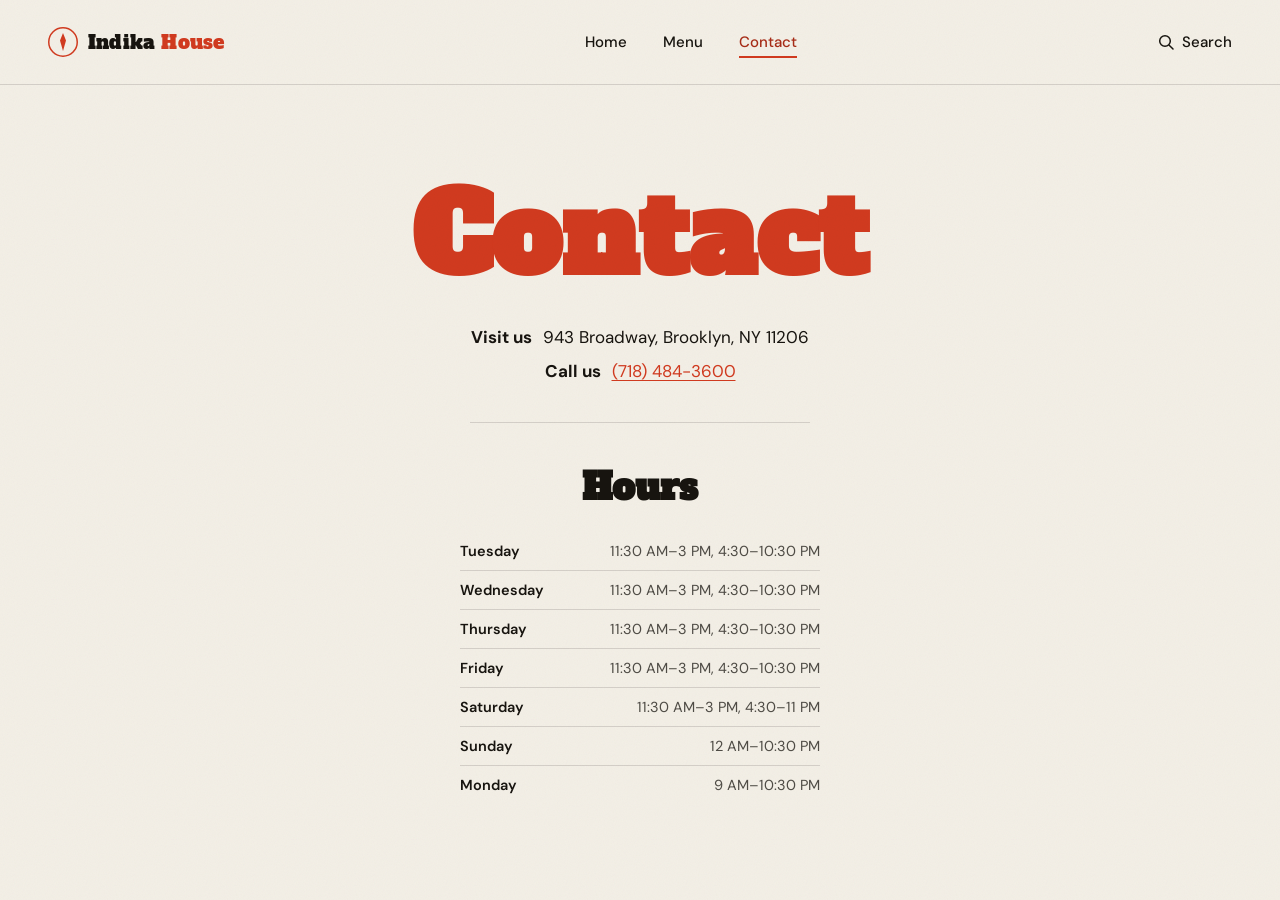
==== contact.html @ 69afebd6 "Fill in the Contact page with address, phone, and hours Centered block with the address, click-to-ca" ====
<!doctype html>
<html lang="en">
<head>
<meta charset="UTF-8" />
<meta name="viewport" content="width=device-width, initial-scale=1.0" />
<title>Contact — Indika House</title>
<meta name="description" content="Get in touch with Indika House." />

<link rel="stylesheet" href="css/style.css" />
</head>
<body>

<div class="noise-overlay" aria-hidden="true"></div>

<header class="site-header">
  <div class="wrap header-inner">
    <a href="index.html" class="logo">
      <span class="logo-mark" aria-hidden="true">
        <svg viewBox="0 0 40 40" width="30" height="30">
          <circle cx="20" cy="20" r="19" fill="none" stroke="currentColor" stroke-width="2"/>
          <path d="M20 8 L24 18 L20 32 L16 18 Z" fill="currentColor"/>
        </svg>
      </span>
      <span class="logo-text">Indika <span class="logo-text-accent">House</span></span>
    </a>

    <nav class="main-nav" aria-label="Primary">
      <a href="index.html">Home</a>
      <a href="menu.html">Menu</a>
      <a href="contact.html" class="active">Contact</a>
    </nav>

    <div class="header-actions">
      <button class="icon-link" type="button" aria-label="Search">
        <svg width="16" height="16" viewBox="0 0 16 16"><circle cx="7" cy="7" r="5.3" fill="none" stroke="currentColor" stroke-width="1.5"/><line x1="11.2" y1="11.2" x2="15" y2="15" stroke="currentColor" stroke-width="1.5" stroke-linecap="round"/></svg>
        <span>Search</span>
      </button>
    </div>
  </div>
</header>

<main>
  <section class="contact-hero">
    <div class="wrap contact-center">
      <h1 class="page-title page-title--center">Contact</h1>

      <div class="contact-lines">
        <p class="contact-line">
          <span class="contact-label">Visit us</span>
          <span class="contact-value">943 Broadway, Brooklyn, NY 11206</span>
        </p>
        <p class="contact-line">
          <span class="contact-label">Call us</span>
          <span class="contact-value"><a href="tel:+17184843600">(718) 484-3600</a></span>
        </p>
      </div>

      <div class="contact-rule"></div>

      <h2 class="hours-title">Hours</h2>
      <dl class="hours-list">
        <div class="hours-row"><dt>Tuesday</dt><dd>11:30 AM–3 PM, 4:30–10:30 PM</dd></div>
        <div class="hours-row"><dt>Wednesday</dt><dd>11:30 AM–3 PM, 4:30–10:30 PM</dd></div>
        <div class="hours-row"><dt>Thursday</dt><dd>11:30 AM–3 PM, 4:30–10:30 PM</dd></div>
        <div class="hours-row"><dt>Friday</dt><dd>11:30 AM–3 PM, 4:30–10:30 PM</dd></div>
        <div class="hours-row"><dt>Saturday</dt><dd>11:30 AM–3 PM, 4:30–11 PM</dd></div>
        <div class="hours-row"><dt>Sunday</dt><dd>12 AM–10:30 PM</dd></div>
        <div class="hours-row"><dt>Monday</dt><dd>9 AM–10:30 PM</dd></div>
      </dl>
    </div>
  </section>
</main>

<script src="js/main.js"></script>
</body>
</html>
---- css/style.css ----
/* ---------------------------------------------------------
   Fonts (self-hosted)
--------------------------------------------------------- */
@font-face {
  font-family: "Alfa Slab One";
  font-style: normal;
  font-weight: 400;
  font-display: swap;
  src: url("../fonts/alfa-slab-one-latin.woff2") format("woff2");
}
@font-face {
  font-family: "DM Sans";
  font-style: normal;
  font-weight: 100 1000;
  font-display: swap;
  src: url("../fonts/dm-sans-variable.woff2") format("woff2-variations"), url("../fonts/dm-sans-variable.woff2") format("woff2");
}

/* ---------------------------------------------------------
   Indika House — design tokens
--------------------------------------------------------- */
:root {
  --cream: #f3efe6;
  --cream-2: #ece5d6;
  --ink: #17140f;
  --red: #d13a1f;
  --red-dark: #a72c17;
  --gold: #e7b23a;
  --green: #2c3f2b;
  --line: rgba(23, 20, 15, 0.14);

  --font-display: "Alfa Slab One", "Georgia", serif;
  --font-body: "DM Sans", "Helvetica Neue", Arial, sans-serif;

  --wrap: 1240px;
}

* { box-sizing: border-box; }

html { scroll-behavior: smooth; }

body {
  margin: 0;
  background: var(--cream);
  color: var(--ink);
  font-family: var(--font-body);
  -webkit-font-smoothing: antialiased;
  overflow-x: hidden;
}

a { color: inherit; text-decoration: none; }
button { font-family: inherit; cursor: pointer; }

.wrap {
  max-width: var(--wrap);
  margin: 0 auto;
  padding: 0 28px;
}

/* subtle paper grain over the whole page */
.noise-overlay {
  position: fixed;
  inset: 0;
  pointer-events: none;
  z-index: 999;
  opacity: 0.05;
  mix-blend-mode: multiply;
  background-image: url("data:image/svg+xml;utf8,<svg xmlns='http://www.w3.org/2000/svg' width='120' height='120'><filter id='n'><feTurbulence type='fractalNoise' baseFrequency='0.9' numOctaves='2' stitchTiles='stitch'/></filter><rect width='100%25' height='100%25' filter='url(%23n)'/></svg>");
}

/* ---------------------------------------------------------
   Header
--------------------------------------------------------- */
.site-header {
  border-bottom: 1px solid var(--line);
  position: relative;
  z-index: 10;
}

.header-inner {
  display: flex;
  align-items: center;
  justify-content: space-between;
  gap: 24px;
  height: 84px;
}

.logo {
  display: flex;
  align-items: center;
  gap: 10px;
  flex-shrink: 0;
}
.logo-mark { color: var(--red); display: flex; }
.logo-text {
  font-family: var(--font-display);
  font-size: 19px;
  letter-spacing: 0.01em;
  color: var(--ink);
}
.logo-text-accent { color: var(--red); }

.main-nav {
  display: flex;
  align-items: center;
  gap: 36px;
  font-size: 15px;
  font-weight: 500;
}
.main-nav a {
  display: inline-flex;
  align-items: center;
  gap: 6px;
  position: relative;
  padding: 4px 0;
  transition: color 0.2s ease;
}
.main-nav a::after {
  content: "";
  position: absolute;
  left: 0; right: 100%;
  bottom: -2px;
  height: 2px;
  background: var(--red);
  transition: right 0.25s ease;
}
.main-nav a:hover { color: var(--red-dark); }
.main-nav a:hover::after { right: 0; }
.main-nav a.active { color: var(--red-dark); }
.main-nav a.active::after { right: 0; }

.header-actions {
  display: flex;
  align-items: center;
  gap: 22px;
  font-size: 15px;
  font-weight: 500;
  flex-shrink: 0;
}
.icon-link {
  display: inline-flex;
  align-items: center;
  gap: 8px;
  background: none;
  border: none;
  color: inherit;
  padding: 0;
  font-size: 15px;
  font-weight: 500;
}
.icon-link:hover { color: var(--red-dark); }

/* ---------------------------------------------------------
   Hero
--------------------------------------------------------- */
.hero {
  padding-top: 56px;
}

.hero-title {
  margin: 0;
  font-family: var(--font-display);
  line-height: 0.82;
  text-align: center;
  letter-spacing: -0.01em;
}

.line { display: block; overflow: hidden; }

.word {
  display: inline-block;
  font-size: clamp(64px, 16vw, 232px);
  opacity: 0;
  transform: translateY(70%);
  animation: riseIn 0.9s cubic-bezier(0.16, 1, 0.3, 1) forwards;
}
.word-indika {
  color: var(--red);
  animation-delay: 0.05s;
}
.word-house {
  color: var(--ink);
  -webkit-text-stroke: 0px;
  animation-delay: 0.22s;
}

@keyframes riseIn {
  to { opacity: 1; transform: translateY(0); }
}

.hero-rule {
  height: 1px;
  background: var(--line);
  margin: 40px 0 0;
}

.hero-lower {
  display: grid;
  grid-template-columns: 1fr auto;
  align-items: center;
  gap: 40px;
  padding: 34px 28px 64px;
}

.hero-copy {
  margin: 0;
  max-width: 480px;
  font-size: 15.5px;
  line-height: 1.65;
  color: rgba(23, 20, 15, 0.75);
}

.hero-cta {
  display: flex;
  align-items: stretch;
  gap: 10px;
  flex-shrink: 0;
}

.btn-view-menu {
  display: inline-flex;
  align-items: center;
  justify-content: center;
  padding: 0 28px;
  height: 56px;
  background: #fff;
  border: 1px solid var(--line);
  border-radius: 4px;
  font-weight: 600;
  font-size: 15px;
  white-space: nowrap;
  transition: background 0.2s ease, transform 0.2s ease;
}
.btn-view-menu:hover {
  background: var(--ink);
  color: var(--cream);
  transform: translateY(-2px);
}

.btn-arrow {
  display: inline-flex;
  align-items: center;
  justify-content: center;
  width: 56px;
  height: 56px;
  border-radius: 4px;
  background: var(--red);
  color: #fff;
  flex-shrink: 0;
  transition: background 0.2s ease, transform 0.25s ease;
}
.btn-arrow:hover {
  background: var(--red-dark);
  transform: translateY(-2px) rotate(45deg);
}

/* ---------------------------------------------------------
   Simple page hero (Menu / Contact placeholders)
--------------------------------------------------------- */
.page-hero {
  padding-top: 56px;
  min-height: calc(100vh - 85px);
}

.page-title {
  margin: 0;
  font-family: var(--font-display);
  font-size: clamp(48px, 10vw, 110px);
  color: var(--red);
  line-height: 1;
}

.page-placeholder {
  max-width: 480px;
  margin: 34px 0 0;
  font-size: 15.5px;
  line-height: 1.65;
  color: rgba(23, 20, 15, 0.75);
}

/* ---------------------------------------------------------
   Contact page
--------------------------------------------------------- */
.contact-hero {
  min-height: calc(100vh - 85px);
  display: flex;
  align-items: center;
  justify-content: center;
  padding: 64px 0;
}

.contact-center {
  max-width: 520px;
  width: 100%;
  text-align: center;
}

.page-title--center { text-align: center; }

.contact-lines {
  margin: 34px 0 0;
}

.contact-line {
  margin: 0 0 12px;
  font-size: 17px;
}
.contact-line:last-child { margin-bottom: 0; }

.contact-label {
  font-weight: 700;
  margin-right: 6px;
}

.contact-value a {
  color: var(--red);
  text-decoration: underline;
  text-underline-offset: 3px;
  transition: color 0.2s ease;
}
.contact-value a:hover { color: var(--red-dark); }

.contact-rule {
  height: 1px;
  background: var(--line);
  margin: 40px auto;
  width: 100%;
  max-width: 340px;
}

.hours-title {
  margin: 0 0 20px;
  font-family: var(--font-display);
  font-size: clamp(26px, 4vw, 36px);
  color: var(--ink);
}

.hours-list {
  margin: 0 auto;
  max-width: 360px;
}

.hours-row {
  display: flex;
  justify-content: space-between;
  gap: 16px;
  padding: 10px 0;
  border-bottom: 1px solid var(--line);
  font-size: 14.5px;
}
.hours-row:last-child { border-bottom: none; }
.hours-row dt { font-weight: 600; }
.hours-row dd {
  margin: 0;
  color: rgba(23, 20, 15, 0.75);
  text-align: right;
}

/* ---------------------------------------------------------
   Interior photo section
--------------------------------------------------------- */
.interior {
  position: relative;
  isolation: isolate;
}

.interior-photo {
  width: 100%;
  aspect-ratio: 2 / 1;
  background-color: var(--green);
  background-image: url("../images/interior.jpg");
  background-size: cover;
  background-position: center 32%;
}

.interior-photo::after {
  content: "";
  position: absolute;
  inset: 0;
  background: linear-gradient(to top, rgba(15, 12, 8, 0.65), rgba(15, 12, 8, 0) 55%);
}

.interior-caption {
  position: absolute;
  left: 0; right: 0;
  bottom: 60px;
  display: flex;
  flex-direction: column;
  gap: 6px;
  color: #f7efd9;
  pointer-events: none;
  z-index: 1;
}
.interior-caption-eyebrow {
  font-size: 12px;
  letter-spacing: 0.18em;
  text-transform: uppercase;
  color: var(--gold);
  font-weight: 600;
}
.interior-caption-title {
  font-family: var(--font-display);
  font-size: clamp(20px, 3vw, 34px);
  max-width: 560px;
  line-height: 1.15;
  text-shadow: 0 2px 18px rgba(0,0,0,0.35);
}

/* ---------------------------------------------------------
   Responsive
--------------------------------------------------------- */
@media (max-width: 760px) {
  .header-inner { height: 68px; }
  .main-nav { display: none; }
  .header-actions .icon-link span { display: none; }
  .logo-text { font-size: 16px; }

  .hero { padding-top: 32px; }
  .hero-lower {
    grid-template-columns: 1fr;
    padding: 26px 20px 44px;
    gap: 24px;
  }
  .hero-cta { width: 100%; }
  .btn-view-menu { flex: 1; }

  .interior-photo { aspect-ratio: 4 / 3; background-position: center 25%; }
  .interior-caption { bottom: 40px; }
}
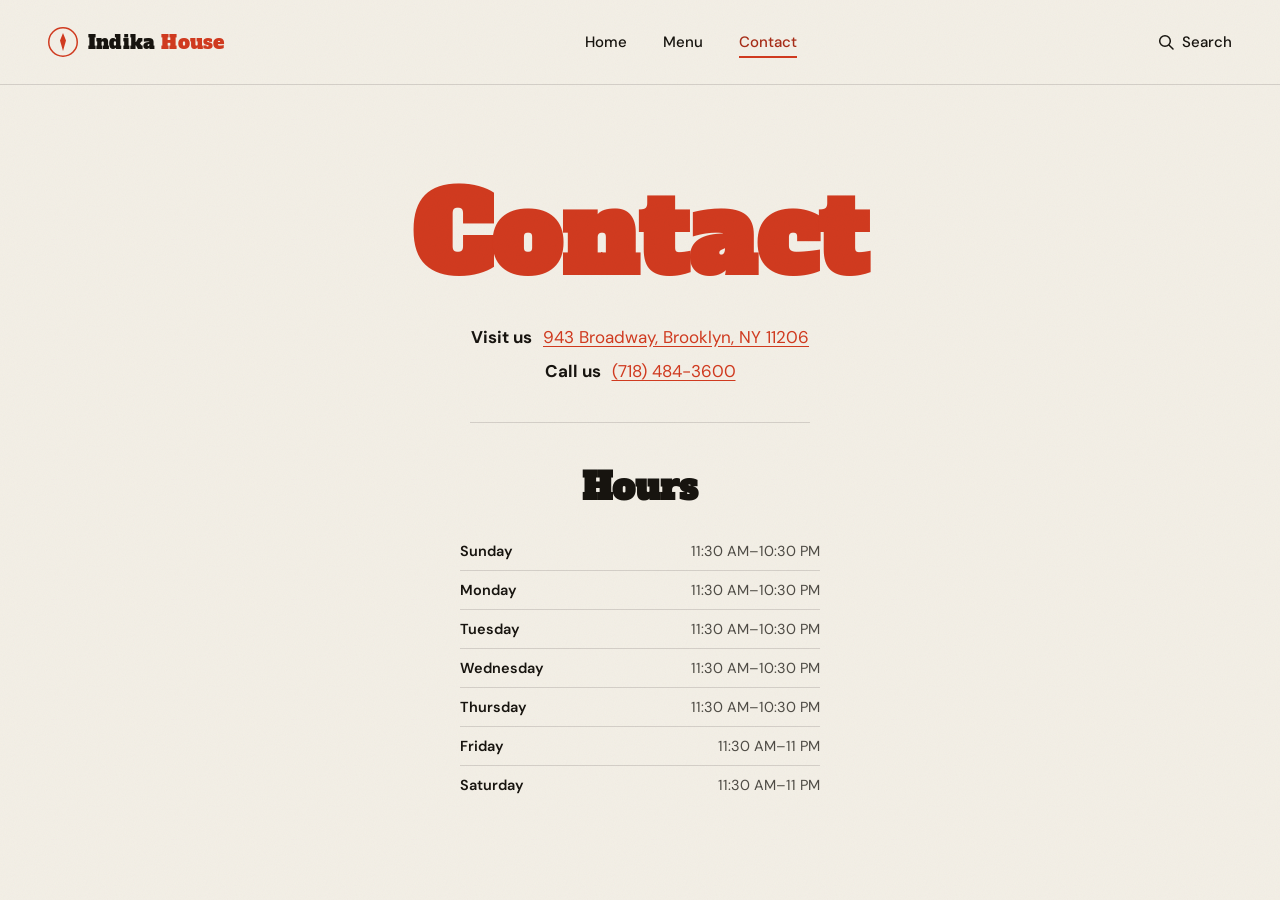
==== commit ab85a308: "Reorder contact hours to start Sunday, link address to Maps Hours now read Sunday through Saturday a" ====
--- a/contact.html
+++ b/contact.html
@@ -47,7 +47,7 @@
       <div class="contact-lines">
         <p class="contact-line">
           <span class="contact-label">Visit us</span>
-          <span class="contact-value">943 Broadway, Brooklyn, NY 11206</span>
+          <span class="contact-value"><a href="https://maps.google.com/?q=943+Broadway,+Brooklyn,+NY+11206" target="_blank" rel="noopener">943 Broadway, Brooklyn, NY 11206</a></span>
         </p>
         <p class="contact-line">
           <span class="contact-label">Call us</span>
@@ -59,13 +59,13 @@
 
       <h2 class="hours-title">Hours</h2>
       <dl class="hours-list">
-        <div class="hours-row"><dt>Tuesday</dt><dd>11:30 AM–3 PM, 4:30–10:30 PM</dd></div>
-        <div class="hours-row"><dt>Wednesday</dt><dd>11:30 AM–3 PM, 4:30–10:30 PM</dd></div>
-        <div class="hours-row"><dt>Thursday</dt><dd>11:30 AM–3 PM, 4:30–10:30 PM</dd></div>
-        <div class="hours-row"><dt>Friday</dt><dd>11:30 AM–3 PM, 4:30–10:30 PM</dd></div>
-        <div class="hours-row"><dt>Saturday</dt><dd>11:30 AM–3 PM, 4:30–11 PM</dd></div>
-        <div class="hours-row"><dt>Sunday</dt><dd>12 AM–10:30 PM</dd></div>
-        <div class="hours-row"><dt>Monday</dt><dd>9 AM–10:30 PM</dd></div>
+        <div class="hours-row"><dt>Sunday</dt><dd>11:30 AM–10:30 PM</dd></div>
+        <div class="hours-row"><dt>Monday</dt><dd>11:30 AM–10:30 PM</dd></div>
+        <div class="hours-row"><dt>Tuesday</dt><dd>11:30 AM–10:30 PM</dd></div>
+        <div class="hours-row"><dt>Wednesday</dt><dd>11:30 AM–10:30 PM</dd></div>
+        <div class="hours-row"><dt>Thursday</dt><dd>11:30 AM–10:30 PM</dd></div>
+        <div class="hours-row"><dt>Friday</dt><dd>11:30 AM–11 PM</dd></div>
+        <div class="hours-row"><dt>Saturday</dt><dd>11:30 AM–11 PM</dd></div>
       </dl>
     </div>
   </section>
--- a/css/style.css
+++ b/css/style.css
@@ -188,6 +188,19 @@
   to { opacity: 1; transform: translateY(0); }
 }
 
+.hero-title--logo { padding: 8px 0 4px; }
+
+.hero-logo-img {
+  display: block;
+  margin: 0 auto;
+  width: min(480px, 76vw);
+  height: auto;
+  opacity: 0;
+  transform: translateY(70%);
+  animation: riseIn 0.9s cubic-bezier(0.16, 1, 0.3, 1) forwards;
+  animation-delay: 0.12s;
+}
+
 .hero-rule {
   height: 1px;
   background: var(--line);
@@ -220,38 +233,43 @@
 .btn-view-menu {
   display: inline-flex;
   align-items: center;
-  justify-content: center;
-  padding: 0 28px;
+  gap: 18px;
+  padding: 6px 6px 6px 28px;
   height: 56px;
   background: #fff;
   border: 1px solid var(--line);
   border-radius: 4px;
   font-weight: 600;
   font-size: 15px;
+  color: var(--ink);
   white-space: nowrap;
-  transition: background 0.2s ease, transform 0.2s ease;
+  transition: background 0.25s ease, color 0.25s ease, transform 0.25s ease, box-shadow 0.25s ease;
 }
 .btn-view-menu:hover {
   background: var(--ink);
   color: var(--cream);
   transform: translateY(-2px);
-}
-
-.btn-arrow {
+  box-shadow: 0 10px 24px rgba(23, 20, 15, 0.16);
+}
+
+.btn-view-menu-icon {
   display: inline-flex;
   align-items: center;
   justify-content: center;
-  width: 56px;
-  height: 56px;
+  width: 44px;
+  height: 44px;
   border-radius: 4px;
   background: var(--red);
   color: #fff;
   flex-shrink: 0;
-  transition: background 0.2s ease, transform 0.25s ease;
-}
-.btn-arrow:hover {
+  transition: background 0.25s ease, transform 0.35s cubic-bezier(0.2, 0.8, 0.2, 1);
+}
+.btn-view-menu:hover .btn-view-menu-icon {
   background: var(--red-dark);
-  transform: translateY(-2px) rotate(45deg);
+  transform: rotate(45deg);
+}
+.btn-view-menu:active .btn-view-menu-icon {
+  transform: rotate(45deg) scale(0.92);
 }
 
 /* ---------------------------------------------------------
@@ -276,6 +294,137 @@
   font-size: 15.5px;
   line-height: 1.65;
   color: rgba(23, 20, 15, 0.75);
+}
+
+/* ---------------------------------------------------------
+   Menu page
+--------------------------------------------------------- */
+.menu-hero {
+  padding-top: 56px;
+  padding-bottom: 34px;
+}
+
+.menu-hero-note {
+  max-width: 480px;
+  margin: 20px 0 0;
+  font-size: 15.5px;
+  line-height: 1.6;
+  color: rgba(23, 20, 15, 0.75);
+}
+
+.menu-jumpnav {
+  display: flex;
+  flex-wrap: wrap;
+  gap: 8px 10px;
+  margin: 30px 0 0;
+}
+.menu-jumpnav a {
+  font-size: 13px;
+  font-weight: 500;
+  padding: 7px 14px;
+  border: 1px solid var(--line);
+  border-radius: 999px;
+  white-space: nowrap;
+  transition: border-color 0.2s ease, color 0.2s ease, background 0.2s ease;
+}
+.menu-jumpnav a:hover {
+  border-color: var(--red);
+  color: var(--red-dark);
+}
+
+.menu-shell {
+  padding-top: 56px;
+  padding-bottom: 80px;
+}
+
+.menu-category {
+  scroll-margin-top: 24px;
+  padding-top: 8px;
+  margin-top: 56px;
+}
+.menu-category:first-child { margin-top: 0; }
+
+.menu-category-title {
+  margin: 0;
+  font-family: var(--font-display);
+  font-size: clamp(26px, 4vw, 38px);
+  color: var(--red);
+  line-height: 1.05;
+}
+
+.menu-category-note {
+  margin: 8px 0 0;
+  font-size: 13.5px;
+  font-style: italic;
+  color: rgba(23, 20, 15, 0.6);
+}
+
+.menu-category-items {
+  margin-top: 22px;
+}
+
+.menu-item {
+  padding: 16px 0;
+  border-bottom: 1px solid var(--line);
+}
+.menu-category-items .menu-item:last-child { border-bottom: none; }
+
+.menu-item-row {
+  display: flex;
+  align-items: baseline;
+  gap: 10px;
+}
+
+.menu-item-name {
+  font-weight: 700;
+  font-size: 15.5px;
+  flex-shrink: 0;
+}
+
+.tag-best {
+  display: inline-block;
+  margin-left: 8px;
+  padding: 2px 9px;
+  border-radius: 999px;
+  background: var(--red);
+  color: #fff;
+  font-size: 10px;
+  letter-spacing: 0.04em;
+  text-transform: uppercase;
+  font-weight: 700;
+  vertical-align: middle;
+  transform: translateY(-1px);
+}
+
+.menu-item-leader {
+  flex: 1;
+  border-bottom: 1px dotted rgba(23, 20, 15, 0.35);
+  margin-bottom: 5px;
+  min-width: 24px;
+}
+
+.menu-item-price {
+  font-weight: 600;
+  font-size: 15px;
+  white-space: nowrap;
+  flex-shrink: 0;
+}
+
+.menu-item-desc {
+  margin: 6px 0 0;
+  max-width: 560px;
+  font-size: 13.5px;
+  line-height: 1.55;
+  color: rgba(23, 20, 15, 0.7);
+}
+
+.menu-footnote {
+  margin-top: 64px;
+  padding-top: 24px;
+  border-top: 1px solid var(--line);
+  font-size: 13px;
+  color: rgba(23, 20, 15, 0.55);
+  text-align: center;
 }
 
 /* ---------------------------------------------------------
@@ -426,4 +575,7 @@
 
   .interior-photo { aspect-ratio: 4 / 3; background-position: center 25%; }
   .interior-caption { bottom: 40px; }
-}
+
+  .menu-item-name { font-size: 15px; }
+  .menu-item-leader { min-width: 14px; }
+}
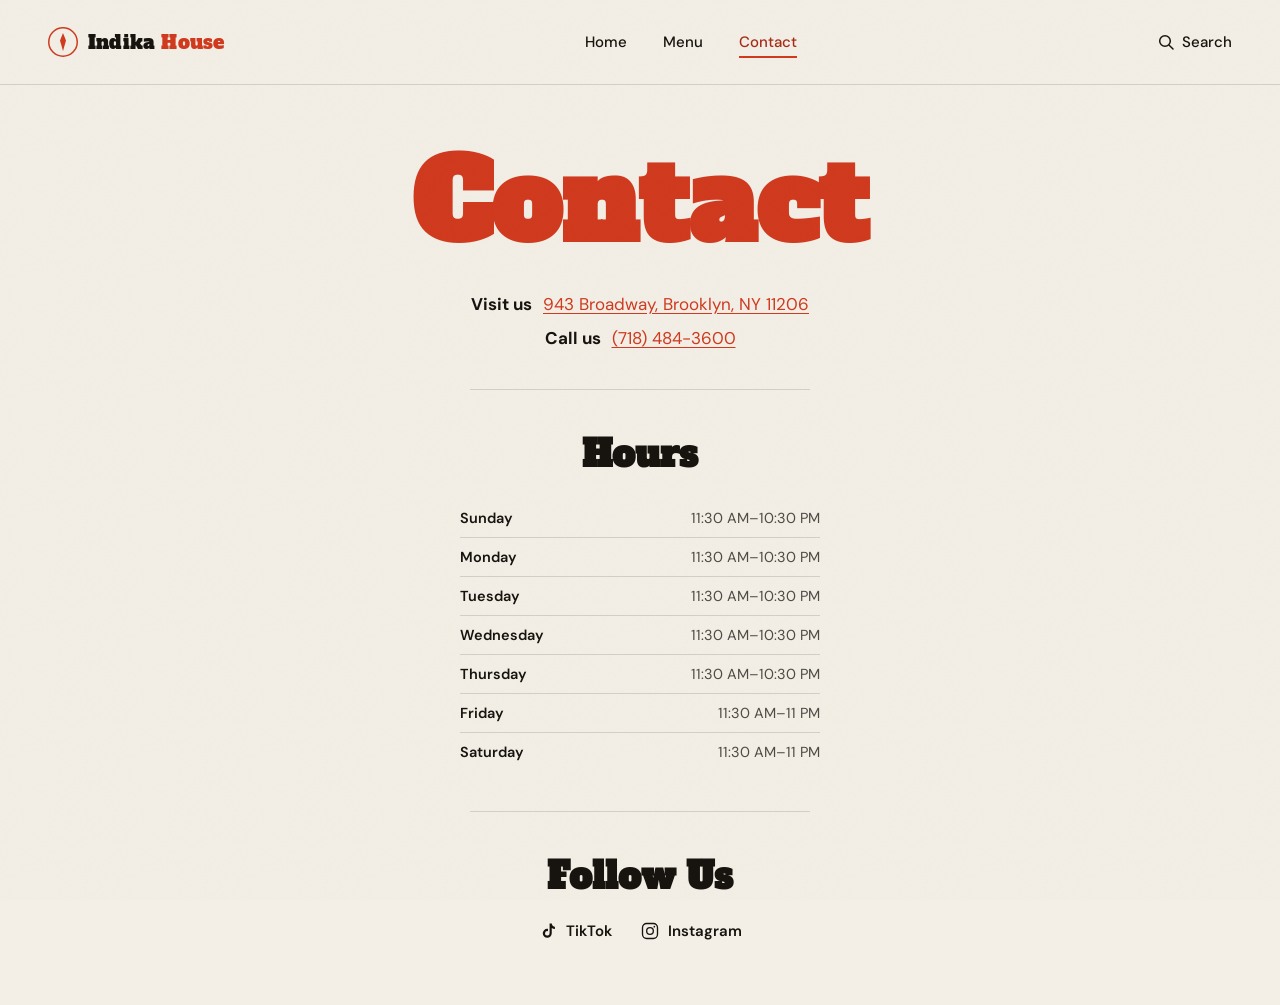
==== commit 44a3512e: "Add TikTok and Instagram links below hours on the Contact page New "Follow Us" section with icon lin" ====
--- a/contact.html
+++ b/contact.html
@@ -67,6 +67,20 @@
         <div class="hours-row"><dt>Friday</dt><dd>11:30 AM–11 PM</dd></div>
         <div class="hours-row"><dt>Saturday</dt><dd>11:30 AM–11 PM</dd></div>
       </dl>
+
+      <div class="contact-rule"></div>
+
+      <h2 class="hours-title">Follow Us</h2>
+      <div class="social-links">
+        <a href="https://www.tiktok.com/@indikahouse" target="_blank" rel="noopener" class="social-link">
+          <svg width="20" height="20" viewBox="0 0 24 24" aria-hidden="true"><path d="M16.5 3c.3 2.1 1.7 3.7 3.8 4v2.6c-1.4 0-2.7-.4-3.8-1.2v6.4a5.4 5.4 0 1 1-5.4-5.4c.3 0 .6 0 .9.1v2.7a2.7 2.7 0 1 0 1.9 2.6V3h2.6z" fill="currentColor"/></svg>
+          <span>TikTok</span>
+        </a>
+        <a href="https://www.instagram.com/indikahouse/" target="_blank" rel="noopener" class="social-link">
+          <svg width="20" height="20" viewBox="0 0 24 24" aria-hidden="true"><rect x="3" y="3" width="18" height="18" rx="5" fill="none" stroke="currentColor" stroke-width="1.6"/><circle cx="12" cy="12" r="4" fill="none" stroke="currentColor" stroke-width="1.6"/><circle cx="17.2" cy="6.8" r="1" fill="currentColor"/></svg>
+          <span>Instagram</span>
+        </a>
+      </div>
     </div>
   </section>
 </main>
--- a/css/style.css
+++ b/css/style.css
@@ -505,6 +505,23 @@
   text-align: right;
 }
 
+.social-links {
+  display: flex;
+  justify-content: center;
+  gap: 28px;
+}
+.social-link {
+  display: inline-flex;
+  align-items: center;
+  gap: 8px;
+  font-weight: 600;
+  font-size: 15px;
+  color: var(--ink);
+  transition: color 0.2s ease;
+}
+.social-link svg { flex-shrink: 0; }
+.social-link:hover { color: var(--red-dark); }
+
 /* ---------------------------------------------------------
    Interior photo section
 --------------------------------------------------------- */
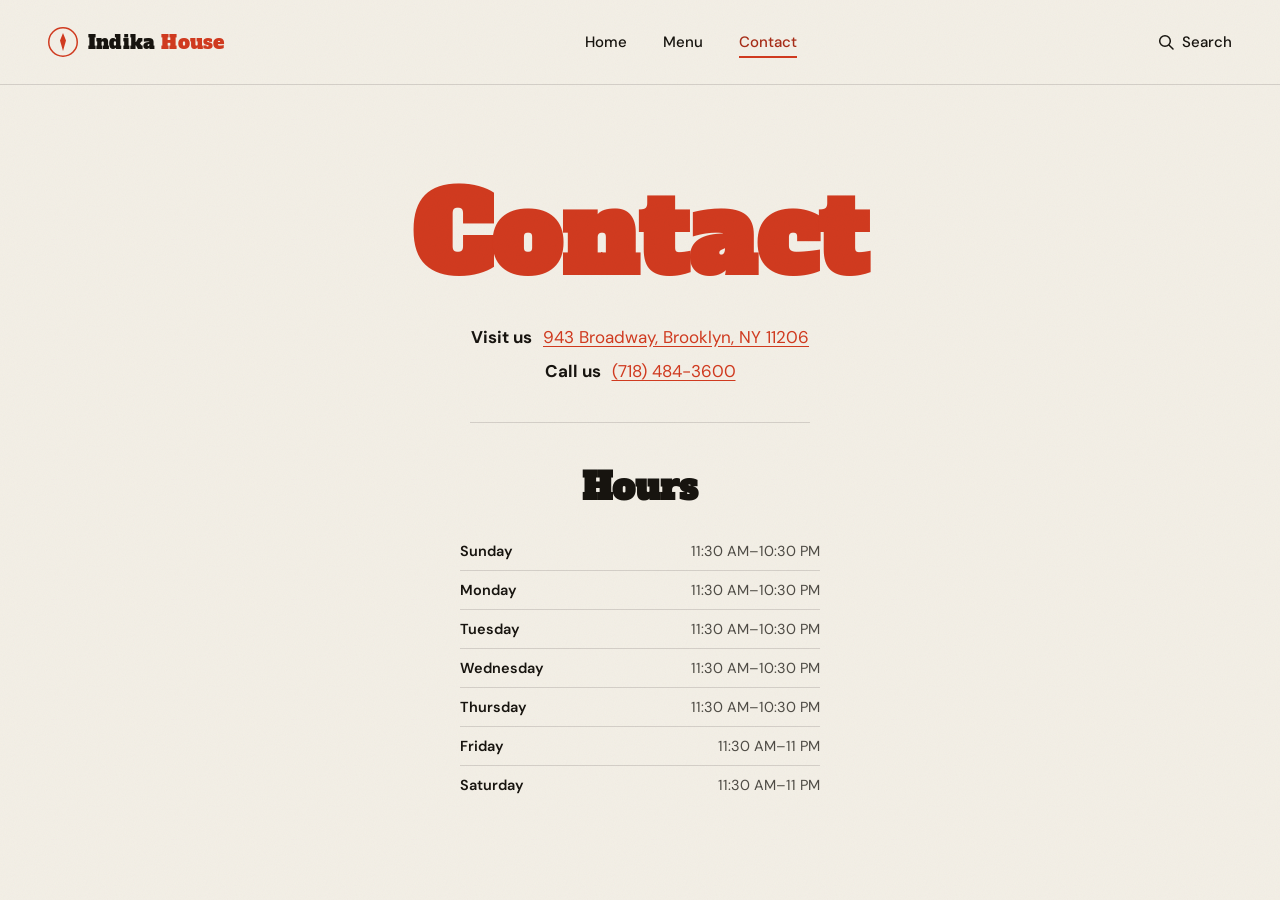
==== commit f70c6614: "Add mobile nav menu, move socials to home footer, add order-online links - Fixes a real gap: on mobi" ====
--- a/contact.html
+++ b/contact.html
@@ -35,8 +35,17 @@
         <svg width="16" height="16" viewBox="0 0 16 16"><circle cx="7" cy="7" r="5.3" fill="none" stroke="currentColor" stroke-width="1.5"/><line x1="11.2" y1="11.2" x2="15" y2="15" stroke="currentColor" stroke-width="1.5" stroke-linecap="round"/></svg>
         <span>Search</span>
       </button>
+      <button class="menu-toggle" id="menuToggle" type="button" aria-label="Open menu" aria-expanded="false" aria-controls="mobileNav">
+        <span></span><span></span><span></span>
+      </button>
     </div>
   </div>
+
+  <nav class="mobile-nav" id="mobileNav" aria-label="Mobile">
+    <a href="index.html">Home</a>
+    <a href="menu.html">Menu</a>
+    <a href="contact.html" class="active">Contact</a>
+  </nav>
 </header>
 
 <main>
@@ -67,20 +76,6 @@
         <div class="hours-row"><dt>Friday</dt><dd>11:30 AM–11 PM</dd></div>
         <div class="hours-row"><dt>Saturday</dt><dd>11:30 AM–11 PM</dd></div>
       </dl>
-
-      <div class="contact-rule"></div>
-
-      <h2 class="hours-title">Follow Us</h2>
-      <div class="social-links">
-        <a href="https://www.tiktok.com/@indikahouse" target="_blank" rel="noopener" class="social-link">
-          <svg width="20" height="20" viewBox="0 0 24 24" aria-hidden="true"><path d="M16.5 3c.3 2.1 1.7 3.7 3.8 4v2.6c-1.4 0-2.7-.4-3.8-1.2v6.4a5.4 5.4 0 1 1-5.4-5.4c.3 0 .6 0 .9.1v2.7a2.7 2.7 0 1 0 1.9 2.6V3h2.6z" fill="currentColor"/></svg>
-          <span>TikTok</span>
-        </a>
-        <a href="https://www.instagram.com/indikahouse/" target="_blank" rel="noopener" class="social-link">
-          <svg width="20" height="20" viewBox="0 0 24 24" aria-hidden="true"><rect x="3" y="3" width="18" height="18" rx="5" fill="none" stroke="currentColor" stroke-width="1.6"/><circle cx="12" cy="12" r="4" fill="none" stroke="currentColor" stroke-width="1.6"/><circle cx="17.2" cy="6.8" r="1" fill="currentColor"/></svg>
-          <span>Instagram</span>
-        </a>
-      </div>
     </div>
   </section>
 </main>
--- a/css/style.css
+++ b/css/style.css
@@ -149,6 +149,53 @@
   font-weight: 500;
 }
 .icon-link:hover { color: var(--red-dark); }
+
+.menu-toggle {
+  display: none;
+  flex-direction: column;
+  justify-content: center;
+  align-items: center;
+  gap: 5px;
+  width: 32px;
+  height: 32px;
+  padding: 0;
+  background: none;
+  border: none;
+  cursor: pointer;
+  flex-shrink: 0;
+}
+.menu-toggle span {
+  display: block;
+  width: 22px;
+  height: 2px;
+  background: var(--ink);
+  border-radius: 2px;
+  transition: transform 0.25s ease, opacity 0.2s ease;
+}
+.menu-toggle.is-active span:nth-child(1) { transform: translateY(7px) rotate(45deg); }
+.menu-toggle.is-active span:nth-child(2) { opacity: 0; }
+.menu-toggle.is-active span:nth-child(3) { transform: translateY(-7px) rotate(-45deg); }
+
+.mobile-nav {
+  display: none;
+  flex-direction: column;
+  position: absolute;
+  top: 100%;
+  left: 0;
+  right: 0;
+  background: var(--cream);
+  border-bottom: 1px solid var(--line);
+  box-shadow: 0 16px 28px rgba(23, 20, 15, 0.1);
+}
+.mobile-nav.is-open { display: flex; }
+.mobile-nav a {
+  padding: 16px 28px;
+  border-top: 1px solid var(--line);
+  font-size: 16px;
+  font-weight: 600;
+}
+.mobile-nav a:first-child { border-top: none; }
+.mobile-nav a.active { color: var(--red-dark); }
 
 /* ---------------------------------------------------------
    Hero
@@ -271,6 +318,87 @@
 .btn-view-menu:active .btn-view-menu-icon {
   transform: rotate(45deg) scale(0.92);
 }
+
+/* ---------------------------------------------------------
+   Order-online links (Grubhub / DoorDash / Uber Eats)
+--------------------------------------------------------- */
+.order-links {
+  display: grid;
+  grid-template-columns: repeat(3, 1fr);
+  gap: 16px;
+  padding: 34px 28px;
+}
+
+.order-card {
+  display: flex;
+  align-items: center;
+  gap: 14px;
+  padding: 16px 18px;
+  background: #fff;
+  border: 1px solid var(--line);
+  border-radius: 4px;
+  transition: transform 0.2s ease, box-shadow 0.2s ease, border-color 0.2s ease;
+}
+.order-card:hover {
+  transform: translateY(-2px);
+  box-shadow: 0 10px 24px rgba(23, 20, 15, 0.1);
+}
+
+.order-card-badge {
+  display: flex;
+  align-items: center;
+  justify-content: center;
+  width: 40px;
+  height: 40px;
+  border-radius: 50%;
+  flex-shrink: 0;
+  font-family: var(--font-display);
+  font-size: 18px;
+  color: #fff;
+}
+.order-card-grubhub .order-card-badge { background: #f63440; }
+.order-card-grubhub:hover { border-color: #f63440; }
+.order-card-doordash .order-card-badge { background: #eb1700; }
+.order-card-doordash:hover { border-color: #eb1700; }
+.order-card-ubereats .order-card-badge { background: #06c167; }
+.order-card-ubereats:hover { border-color: #06c167; }
+
+.order-card-text {
+  display: flex;
+  flex-direction: column;
+  min-width: 0;
+}
+.order-card-label {
+  font-size: 10.5px;
+  letter-spacing: 0.06em;
+  text-transform: uppercase;
+  color: rgba(23, 20, 15, 0.5);
+}
+.order-card-name {
+  font-weight: 700;
+  font-size: 15px;
+  color: var(--ink);
+}
+
+.order-card-arrow {
+  margin-left: auto;
+  color: rgba(23, 20, 15, 0.3);
+  flex-shrink: 0;
+  transition: transform 0.2s ease, color 0.2s ease;
+}
+.order-card:hover .order-card-arrow {
+  transform: translate(2px, -2px);
+  color: var(--ink);
+}
+
+/* ---------------------------------------------------------
+   Site footer
+--------------------------------------------------------- */
+.site-footer {
+  border-top: 1px solid var(--line);
+  padding: 40px 0;
+}
+.site-footer .social-links { gap: 32px; }
 
 /* ---------------------------------------------------------
    Simple page hero (Menu / Contact placeholders)
@@ -427,6 +555,37 @@
   text-align: center;
 }
 
+.back-to-top {
+  position: fixed;
+  right: 24px;
+  bottom: 24px;
+  width: 48px;
+  height: 48px;
+  display: flex;
+  align-items: center;
+  justify-content: center;
+  border: none;
+  border-radius: 50%;
+  background: var(--red);
+  color: #fff;
+  box-shadow: 0 10px 24px rgba(23, 20, 15, 0.22);
+  opacity: 0;
+  transform: translateY(12px);
+  pointer-events: none;
+  transition: opacity 0.25s ease, transform 0.25s ease, background 0.2s ease;
+  z-index: 50;
+}
+.back-to-top.is-visible {
+  opacity: 1;
+  transform: translateY(0);
+  pointer-events: auto;
+}
+.back-to-top:hover { background: var(--red-dark); }
+
+@media (max-width: 760px) {
+  .back-to-top { right: 16px; bottom: 16px; width: 44px; height: 44px; }
+}
+
 /* ---------------------------------------------------------
    Contact page
 --------------------------------------------------------- */
@@ -580,8 +739,13 @@
   .main-nav { display: none; }
   .header-actions .icon-link span { display: none; }
   .logo-text { font-size: 16px; }
+  .menu-toggle { display: flex; }
 
   .hero { padding-top: 32px; }
+  .order-links {
+    grid-template-columns: 1fr;
+    padding: 24px 20px;
+  }
   .hero-lower {
     grid-template-columns: 1fr;
     padding: 26px 20px 44px;
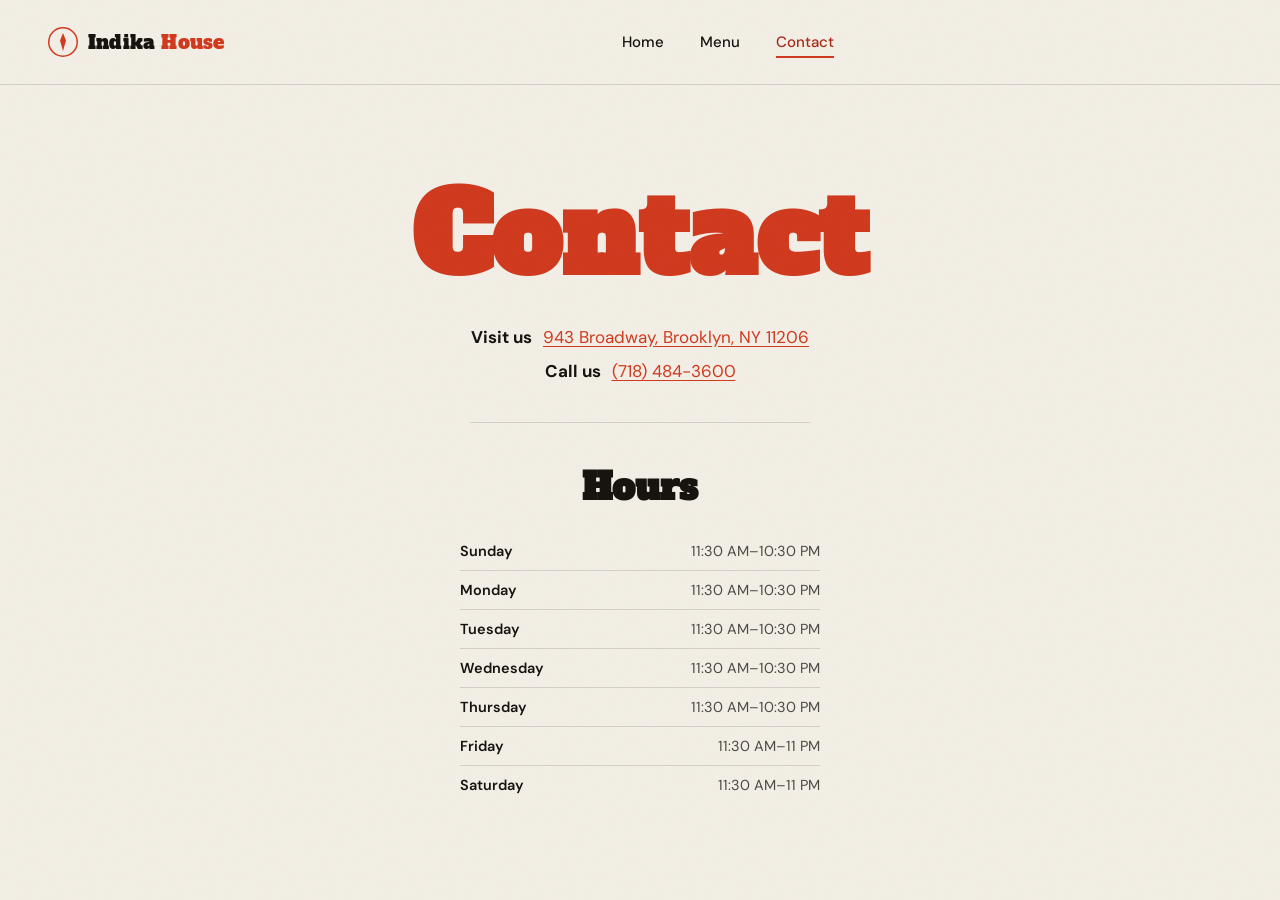
==== commit aa1275d9: "Remove non-functional search, add View Menu card to mobile order row Search button never did anythin" ====
--- a/contact.html
+++ b/contact.html
@@ -31,10 +31,6 @@
     </nav>
 
     <div class="header-actions">
-      <button class="icon-link" type="button" aria-label="Search">
-        <svg width="16" height="16" viewBox="0 0 16 16"><circle cx="7" cy="7" r="5.3" fill="none" stroke="currentColor" stroke-width="1.5"/><line x1="11.2" y1="11.2" x2="15" y2="15" stroke="currentColor" stroke-width="1.5" stroke-linecap="round"/></svg>
-        <span>Search</span>
-      </button>
       <button class="menu-toggle" id="menuToggle" type="button" aria-label="Open menu" aria-expanded="false" aria-controls="mobileNav">
         <span></span><span></span><span></span>
       </button>
--- a/css/style.css
+++ b/css/style.css
@@ -137,19 +137,6 @@
   font-weight: 500;
   flex-shrink: 0;
 }
-.icon-link {
-  display: inline-flex;
-  align-items: center;
-  gap: 8px;
-  background: none;
-  border: none;
-  color: inherit;
-  padding: 0;
-  font-size: 15px;
-  font-weight: 500;
-}
-.icon-link:hover { color: var(--red-dark); }
-
 .menu-toggle {
   display: none;
   flex-direction: column;
@@ -362,6 +349,10 @@
 .order-card-doordash:hover { border-color: #eb1700; }
 .order-card-ubereats .order-card-badge { background: #06c167; }
 .order-card-ubereats:hover { border-color: #06c167; }
+.order-card-viewmenu .order-card-badge { background: var(--red); }
+.order-card-viewmenu:hover { border-color: var(--red); }
+
+.mobile-only-card { display: none; }
 
 .order-card-text {
   display: flex;
@@ -737,7 +728,6 @@
 @media (max-width: 760px) {
   .header-inner { height: 68px; }
   .main-nav { display: none; }
-  .header-actions .icon-link span { display: none; }
   .logo-text { font-size: 16px; }
   .menu-toggle { display: flex; }
 
@@ -746,13 +736,13 @@
     grid-template-columns: 1fr;
     padding: 24px 20px;
   }
+  .mobile-only-card { display: flex; }
   .hero-lower {
     grid-template-columns: 1fr;
     padding: 26px 20px 44px;
     gap: 24px;
   }
-  .hero-cta { width: 100%; }
-  .btn-view-menu { flex: 1; }
+  .hero-cta { display: none; }
 
   .interior-photo { aspect-ratio: 4 / 3; background-position: center 25%; }
   .interior-caption { bottom: 40px; }
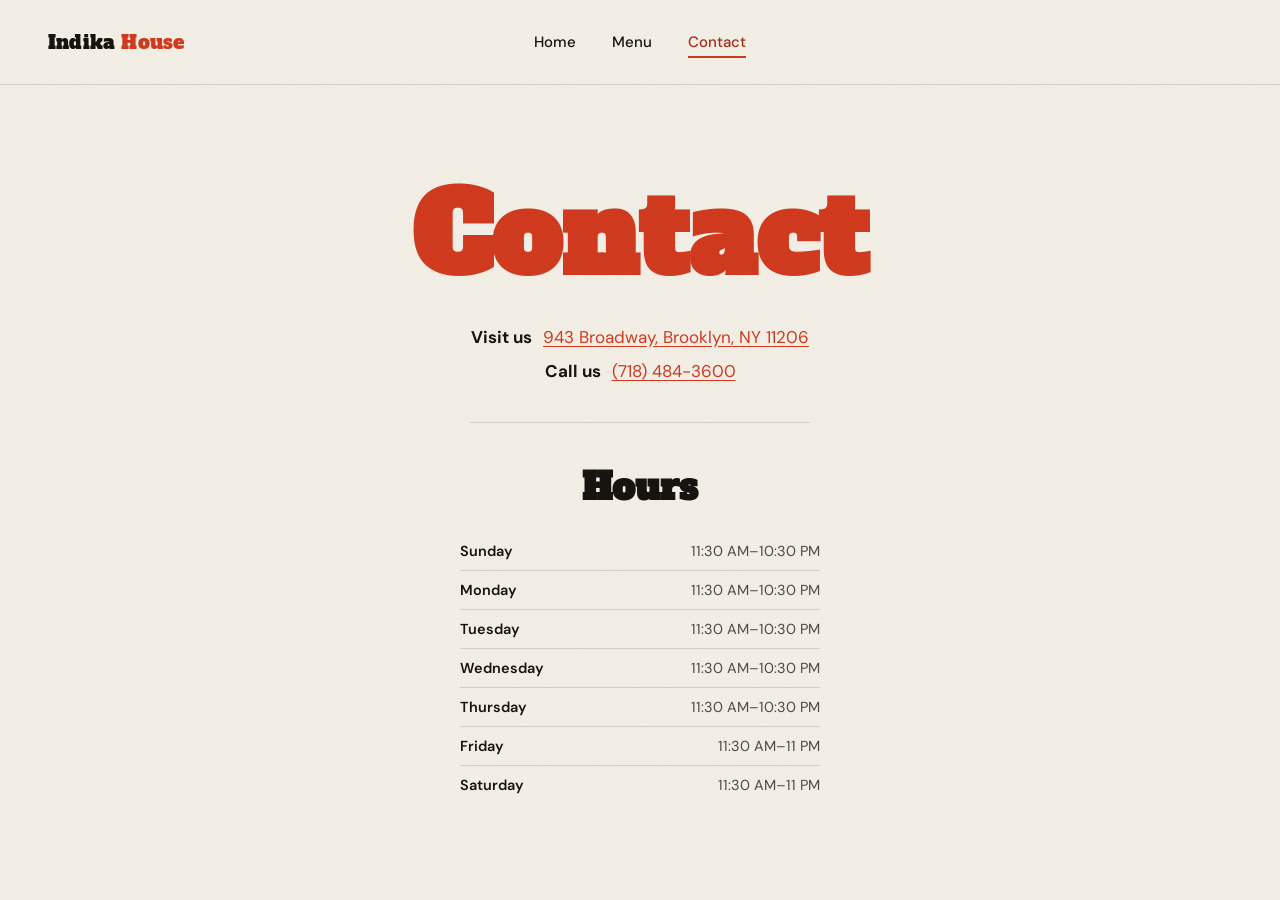
==== commit faca34fa: "Remove the circular diamond icon next to the Indika House wordmark in the nav" ====
--- a/contact.html
+++ b/contact.html
@@ -3,8 +3,24 @@
 <head>
 <meta charset="UTF-8" />
 <meta name="viewport" content="width=device-width, initial-scale=1.0" />
-<title>Contact — Indika House</title>
-<meta name="description" content="Get in touch with Indika House." />
+
+<title>Contact & Hours | Indika House Indian Restaurant, Brooklyn NY</title>
+<meta name="description" content="Visit Indika House at 943 Broadway, Brooklyn, NY 11206. Call (718) 484-3600, see our hours, and find us on Google Maps." />
+<link rel="canonical" href="https://www.indikahousebk.com/contact.html" />
+
+<meta property="og:type" content="website" />
+<meta property="og:site_name" content="Indika House" />
+<meta property="og:title" content="Contact & Hours | Indika House Indian Restaurant, Brooklyn NY" />
+<meta property="og:description" content="943 Broadway, Brooklyn, NY 11206 — (718) 484-3600. See hours and get directions." />
+<meta property="og:image" content="https://www.indikahousebk.com/images/logo.png" />
+<meta property="og:url" content="https://www.indikahousebk.com/contact.html" />
+<meta name="twitter:card" content="summary" />
+<meta name="twitter:title" content="Contact & Hours | Indika House Indian Restaurant, Brooklyn NY" />
+<meta name="twitter:description" content="943 Broadway, Brooklyn, NY 11206 — (718) 484-3600. See hours and get directions." />
+<meta name="twitter:image" content="https://www.indikahousebk.com/images/logo.png" />
+
+<link rel="icon" type="image/png" href="images/logo.png" />
+<link rel="apple-touch-icon" href="images/logo.png" />
 
 <link rel="stylesheet" href="css/style.css" />
 </head>
@@ -15,12 +31,6 @@
 <header class="site-header">
   <div class="wrap header-inner">
     <a href="index.html" class="logo">
-      <span class="logo-mark" aria-hidden="true">
-        <svg viewBox="0 0 40 40" width="30" height="30">
-          <circle cx="20" cy="20" r="19" fill="none" stroke="currentColor" stroke-width="2"/>
-          <path d="M20 8 L24 18 L20 32 L16 18 Z" fill="currentColor"/>
-        </svg>
-      </span>
       <span class="logo-text">Indika <span class="logo-text-accent">House</span></span>
     </a>
 
--- a/css/style.css
+++ b/css/style.css
@@ -57,6 +57,19 @@
   padding: 0 28px;
 }
 
+/* visually hidden but present for screen readers & search engines */
+.sr-only {
+  position: absolute;
+  width: 1px;
+  height: 1px;
+  padding: 0;
+  margin: -1px;
+  overflow: hidden;
+  clip: rect(0, 0, 0, 0);
+  white-space: nowrap;
+  border: 0;
+}
+
 /* subtle paper grain over the whole page */
 .noise-overlay {
   position: fixed;
@@ -78,9 +91,9 @@
 }
 
 .header-inner {
-  display: flex;
-  align-items: center;
-  justify-content: space-between;
+  display: grid;
+  grid-template-columns: 1fr auto 1fr;
+  align-items: center;
   gap: 24px;
   height: 84px;
 }
@@ -90,8 +103,9 @@
   align-items: center;
   gap: 10px;
   flex-shrink: 0;
-}
-.logo-mark { color: var(--red); display: flex; }
+  grid-column: 1;
+  justify-self: start;
+}
 .logo-text {
   font-family: var(--font-display);
   font-size: 19px;
@@ -106,6 +120,8 @@
   gap: 36px;
   font-size: 15px;
   font-weight: 500;
+  grid-column: 2;
+  justify-self: center;
 }
 .main-nav a {
   display: inline-flex;
@@ -132,10 +148,13 @@
 .header-actions {
   display: flex;
   align-items: center;
+  justify-content: flex-end;
   gap: 22px;
   font-size: 15px;
   font-weight: 500;
   flex-shrink: 0;
+  grid-column: 3;
+  justify-self: end;
 }
 .menu-toggle {
   display: none;
@@ -381,6 +400,80 @@
   transform: translate(2px, -2px);
   color: var(--ink);
 }
+
+/* ---------------------------------------------------------
+   Press / critic review links
+--------------------------------------------------------- */
+.press {
+  padding: 64px 0;
+  border-top: 1px solid var(--line);
+}
+
+.press-title {
+  margin: 0 0 36px;
+  text-align: center;
+  font-family: var(--font-display);
+  font-size: clamp(28px, 4vw, 40px);
+  color: var(--red);
+}
+
+.press-grid {
+  display: grid;
+  grid-template-columns: repeat(auto-fit, minmax(280px, 1fr));
+  gap: 20px;
+}
+
+.press-card {
+  display: flex;
+  flex-direction: column;
+  gap: 14px;
+  padding: 26px 24px;
+  background: #fff;
+  border: 1px solid var(--line);
+  border-radius: 4px;
+  transition: transform 0.2s ease, box-shadow 0.2s ease;
+}
+.press-card:hover {
+  transform: translateY(-3px);
+  box-shadow: 0 12px 26px rgba(23, 20, 15, 0.1);
+}
+
+.press-outlet {
+  font-size: 12.5px;
+  font-weight: 700;
+  letter-spacing: 0.06em;
+  text-transform: uppercase;
+  color: var(--ink);
+}
+
+.press-quote {
+  flex-grow: 1;
+  margin: 0;
+  font-size: 15px;
+  line-height: 1.6;
+  color: rgba(23, 20, 15, 0.8);
+}
+.press-quote::before {
+  content: "\201C";
+  margin-right: 2px;
+  font-family: var(--font-display);
+  font-size: 26px;
+  line-height: 0;
+  color: var(--gold);
+  vertical-align: -5px;
+}
+
+.press-cta {
+  display: inline-flex;
+  align-items: center;
+  gap: 6px;
+  font-size: 13px;
+  font-weight: 600;
+  color: var(--red);
+}
+.press-cta svg { transition: transform 0.2s ease; }
+.press-card:hover .press-cta { color: var(--red-dark); }
+.press-card:hover .press-cta svg { transform: translate(2px, -2px); }
 
 /* ---------------------------------------------------------
    Site footer
@@ -680,16 +773,23 @@
   isolation: isolate;
 }
 
-.interior-photo {
+.interior-photo-frame {
+  position: relative;
   width: 100%;
   aspect-ratio: 2 / 1;
   background-color: var(--green);
-  background-image: url("../images/interior.jpg");
-  background-size: cover;
-  background-position: center 32%;
-}
-
-.interior-photo::after {
+  overflow: hidden;
+}
+
+.interior-photo {
+  display: block;
+  width: 100%;
+  height: 100%;
+  object-fit: cover;
+  object-position: center 32%;
+}
+
+.interior-photo-frame::after {
   content: "";
   position: absolute;
   inset: 0;
@@ -744,7 +844,8 @@
   }
   .hero-cta { display: none; }
 
-  .interior-photo { aspect-ratio: 4 / 3; background-position: center 25%; }
+  .interior-photo-frame { aspect-ratio: 4 / 3; }
+  .interior-photo { object-position: center 25%; }
   .interior-caption { bottom: 40px; }
 
   .menu-item-name { font-size: 15px; }
